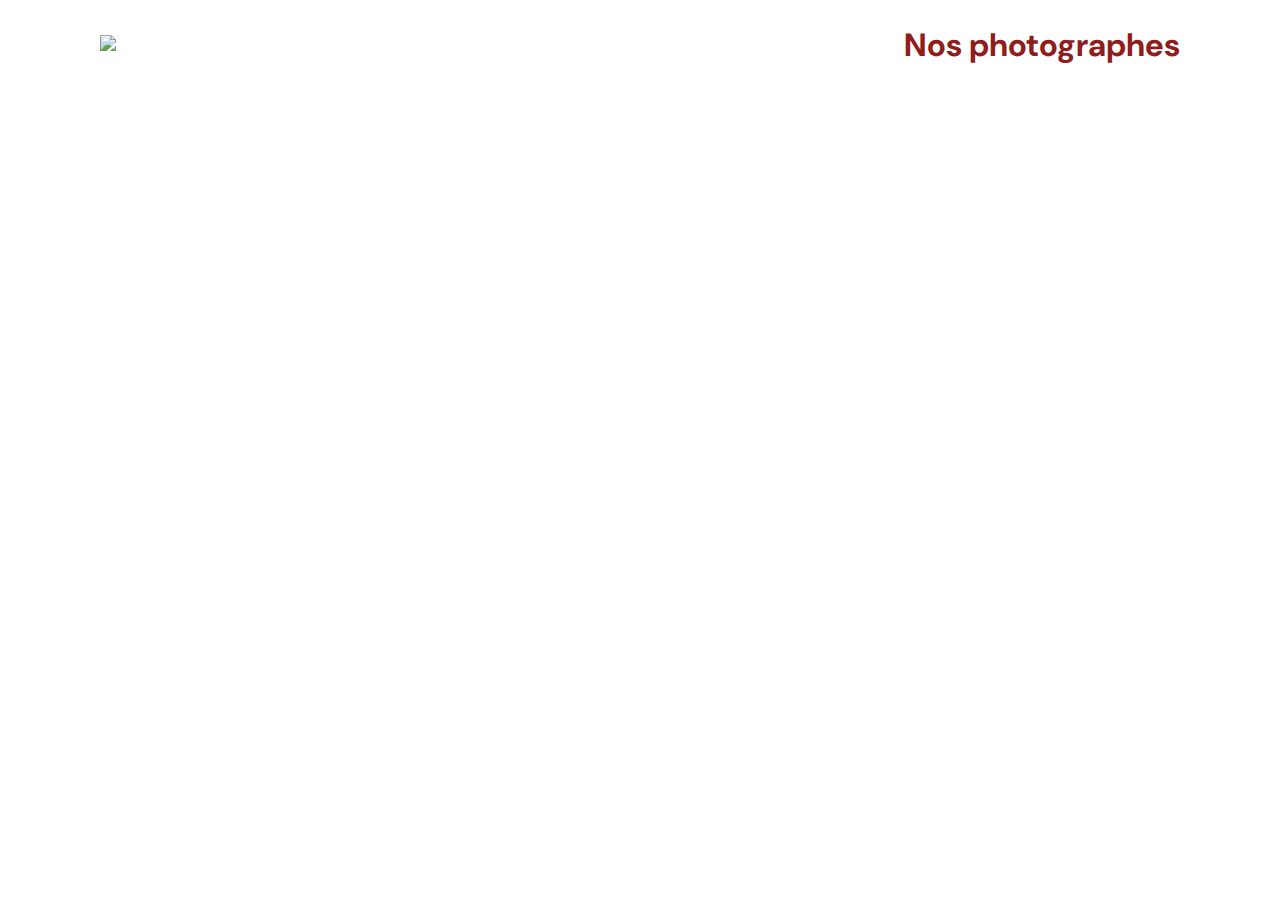
==== index.html @ da035478 "adding all uptill accessibility" ====
<!DOCTYPE html>
<html>
   <head>
      <link href="css/style.css" rel="stylesheet" type="text/css" />
      <meta charset="utf-8" />
      <link rel="icon" type="image/png" href="assets/favicon.png" />
      <link
         href="https://fonts.googleapis.com/css?family=DM+Sans&display=swap"
         rel="stylesheet"
      />
      <title>Fisheye</title>
   </head>
   <body>
      <header>
         <a href="./index.html"
            ><img src="assets/images/logo.png" class="logo"
         /></a>
         <h1>Nos photographes</h1>
      </header>
      <main id="main">
         <div class="photographer_section"></div>
      </main>
      <script src="./data.js" type="module"></script>
      <script src="./scripts/pages/index.js" type="module"></script>
   </body>
</html>
---- css/style.css ----
@import url("photographer.css");
*,
::before,
::after {
   margin: 0;
   padding: 0;
   box-sizing: border-box;
}

body {
   font-family: "DM Sans", sans-serif;
   margin: 0;
}

header {
   display: flex;
   flex-direction: row;
   justify-content: space-between;
   align-items: center;
   height: 90px;
}

h1 {
   color: #901c1c;
   margin-right: 100px;
}

.logo {
   height: 50px;
   margin-left: 100px;
}

.photographer_section {
   display: grid;
   grid-template-columns: 1fr 1fr 1fr;
   gap: 70px;
   margin-top: 100px;
}

.photographer_section article {
   justify-self: center;
   display: flex;
   justify-content: center;
   align-items: center;
   flex-direction: column;
}
.photographer_section article a {
   text-decoration: none;
}
.photographer_section article h2 {
   color: #d3573c;
   font-size: 36px;
   font-weight: normal;
}

.photographer_section article footer {
   text-align: center;
}

.photographer_section figure {
   display: flex;
   flex-direction: column;
   align-items: center;
}
.photographer_section figcaption {
   margin-top: 20px;
}
.photographer_section article img {
   height: 200px;
   width: 200px;
   border-radius: 100%;
   object-fit: cover;
}

.photographer_section h3 {
   color: #901c1c;
   font-size: 13px;
   font-weight: normal;
}

.photographer_section p {
   font-size: 10px;
}
.photographer_section p:first-of-type {
   margin: 3px 0;
}
.photographer_section p:last-of-type {
   color: #757575;
   font-size: 9px;
}
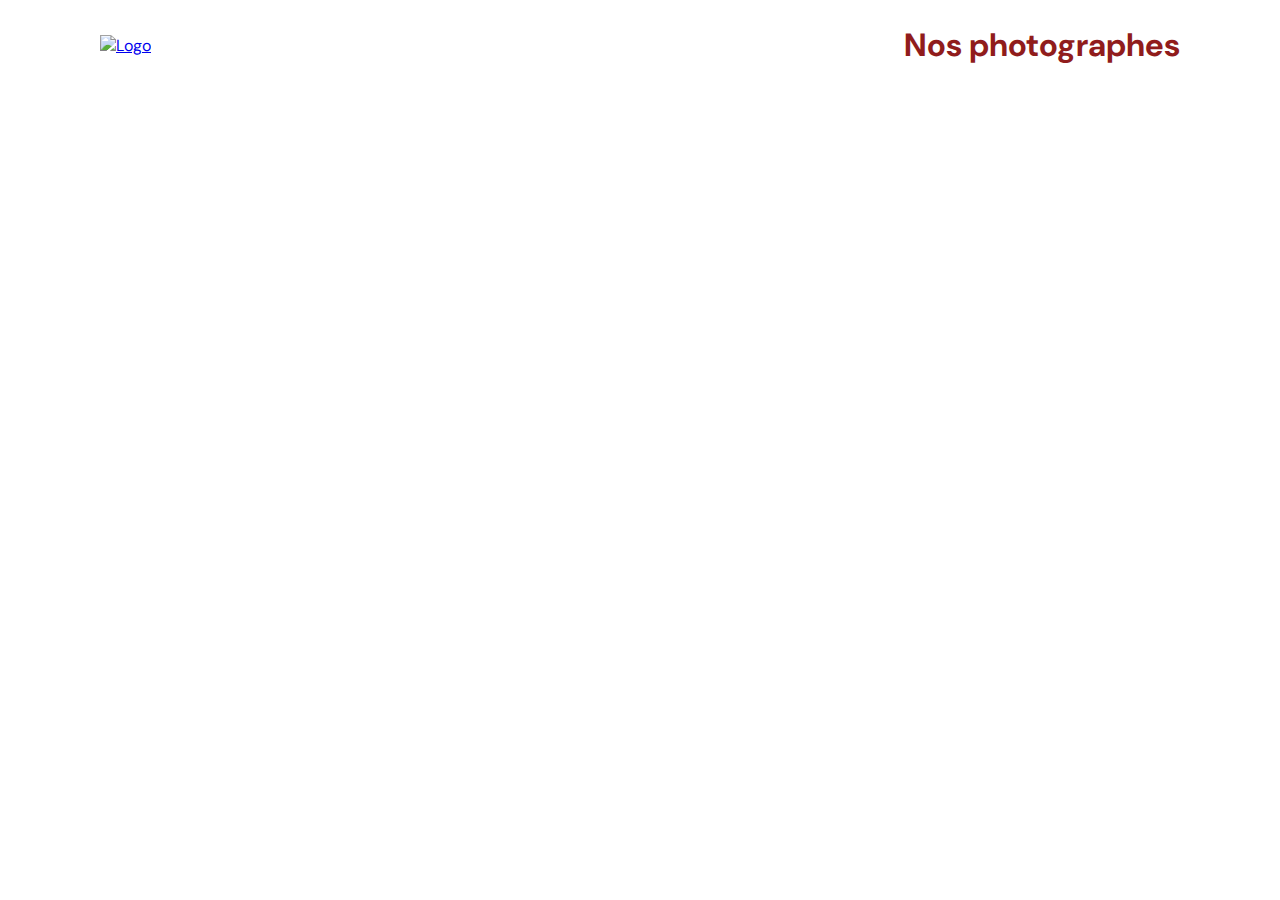
==== commit 5d8f3ba9: "added most accessibility labels" ====
--- a/index.html
+++ b/index.html
@@ -12,8 +12,11 @@
    </head>
    <body>
       <header>
-         <a href="./index.html"
-            ><img src="assets/images/logo.png" class="logo"
+         <a
+            href="./index.html"
+            tabindex="1"
+            aria-label="Retour à la page d'accueil"
+            ><img src="assets/images/logo.png" class="logo" alt="Logo"
          /></a>
          <h1>Nos photographes</h1>
       </header>
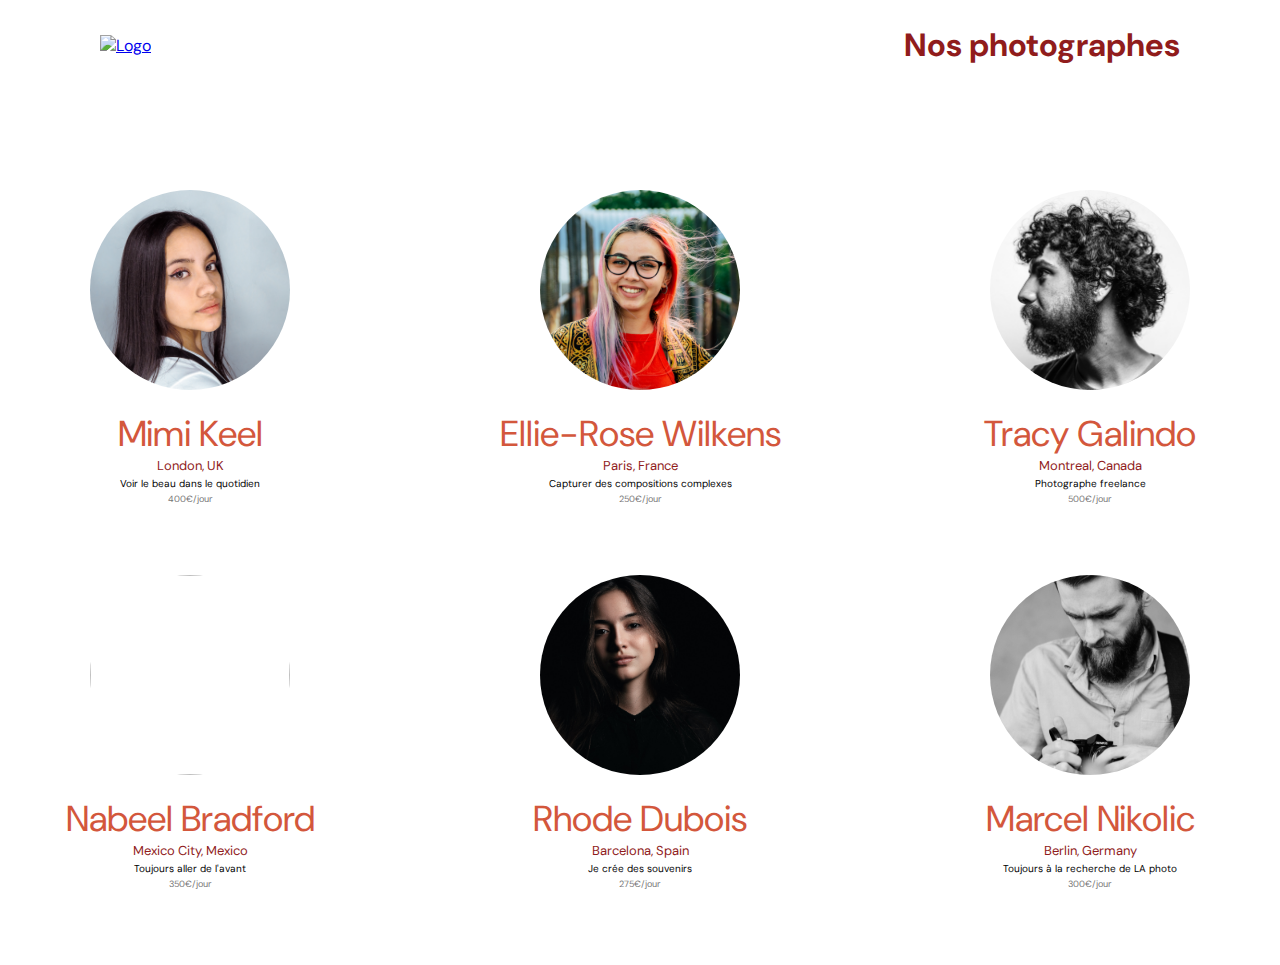
==== commit 8cce46da: "rectified missing  lang attribute" ====
--- a/index.html
+++ b/index.html
@@ -1,5 +1,5 @@
 <!DOCTYPE html>
-<html>
+<html lang="fr">
    <head>
       <link href="css/style.css" rel="stylesheet" type="text/css" />
       <meta charset="utf-8" />
